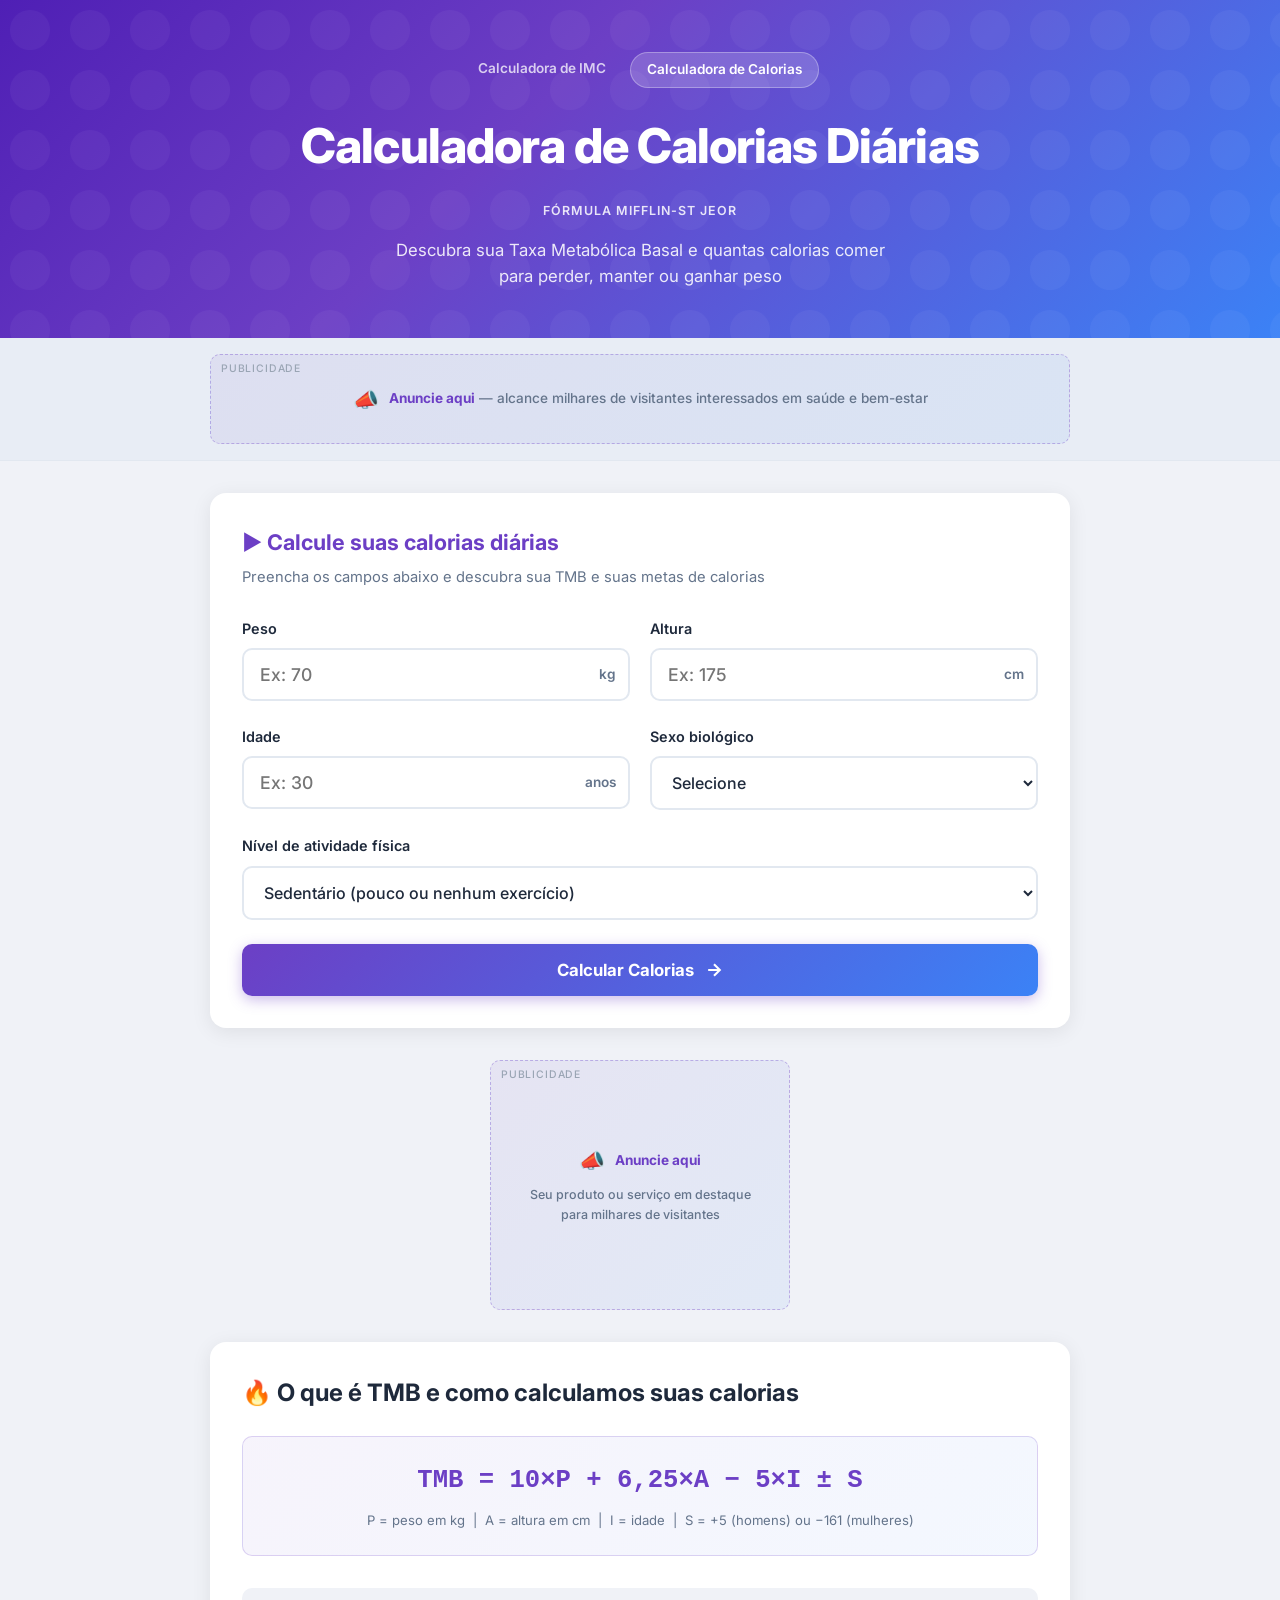
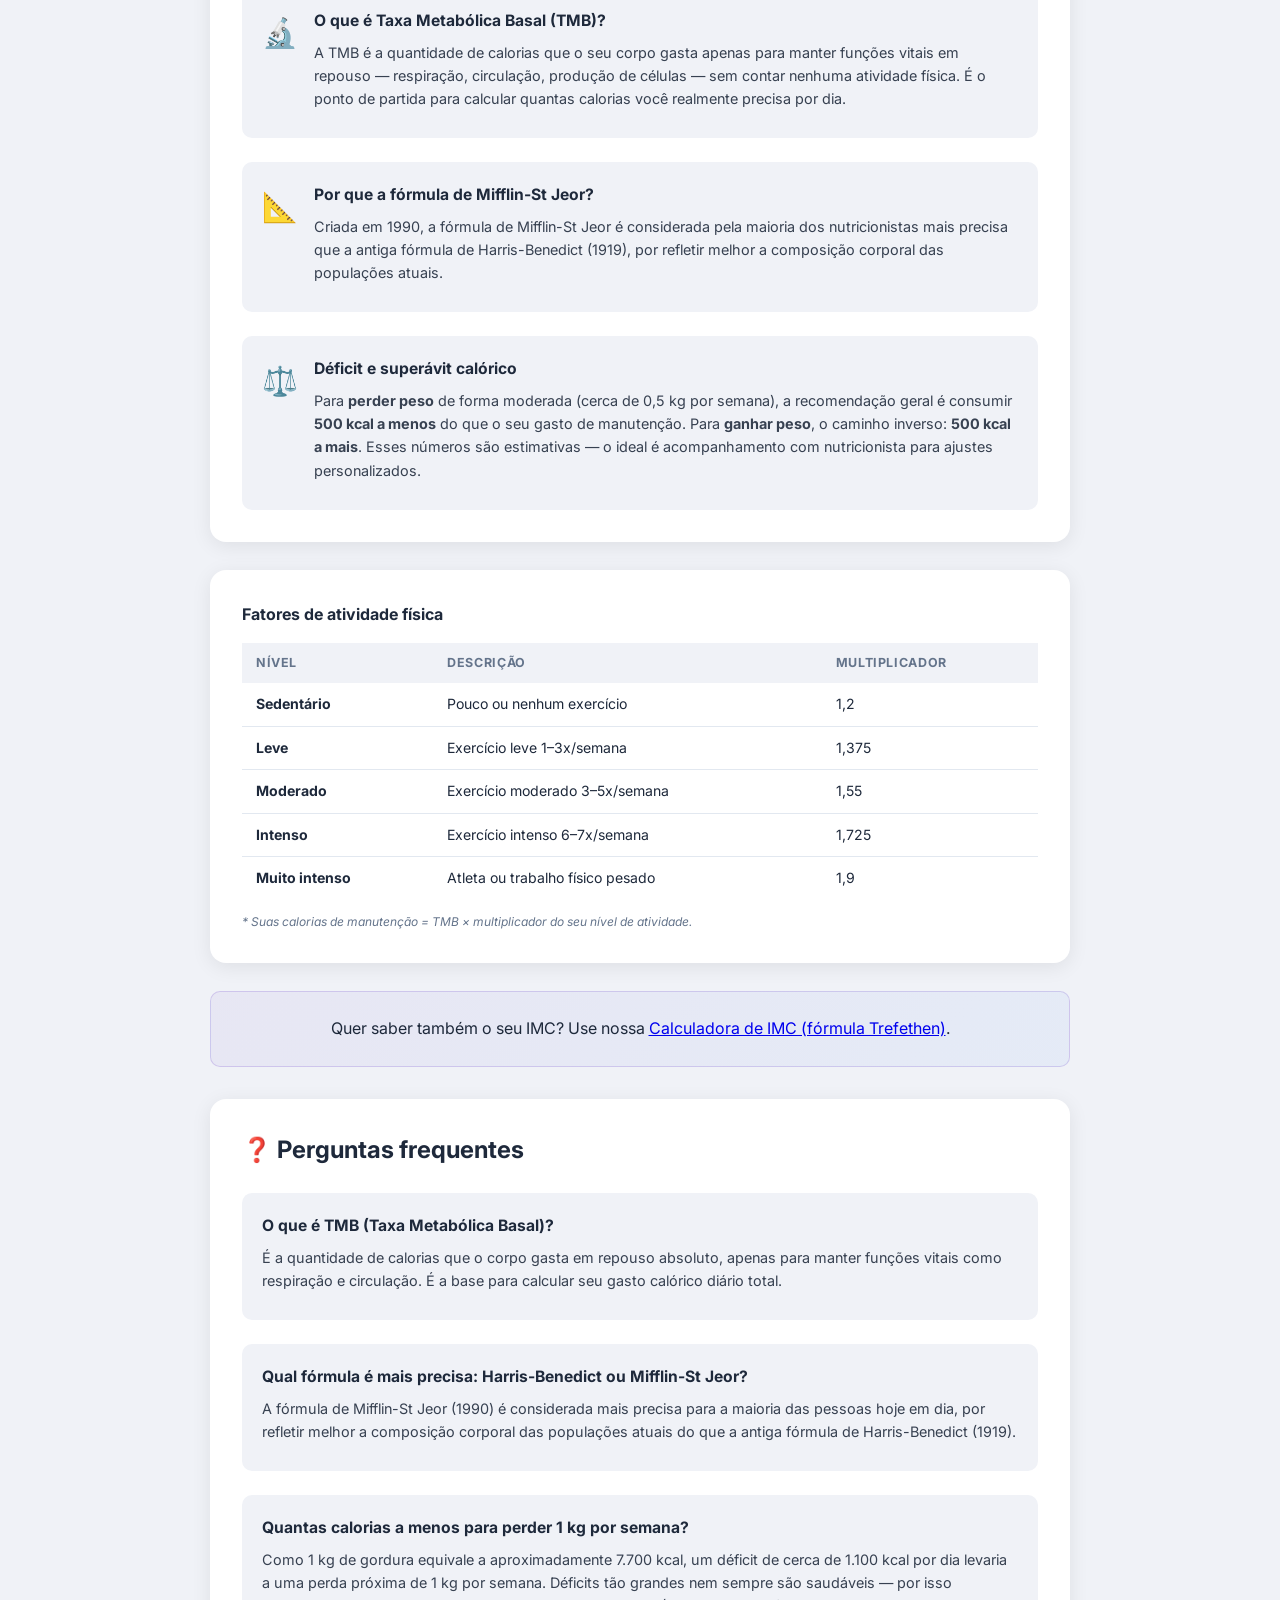
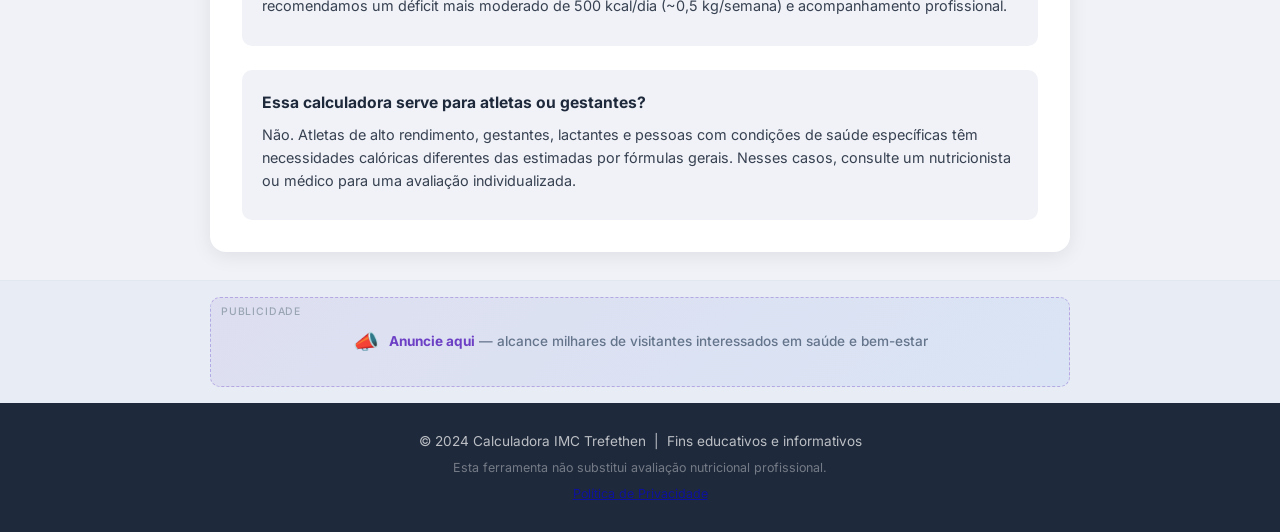
==== calorias.html @ b87af957 "Adiciona calculadora de calorias, menu de navegação e anúncio da casa Nova página calorias.html (fór" ====
<!DOCTYPE html>
<html lang="pt-BR">
<head>
  <meta charset="UTF-8" />
  <meta name="viewport" content="width=device-width, initial-scale=1.0" />
  <title>Calculadora de Calorias Diárias — Fórmula Mifflin-St Jeor</title>

  <!-- SEO -->
  <meta name="description" content="Calcule quantas calorias você precisa comer por dia usando a fórmula de Mifflin-St Jeor. Descubra sua Taxa Metabólica Basal (TMB) e suas metas de calorias para perder, manter ou ganhar peso." />
  <meta name="keywords" content="calculadora de calorias, calculadora de calorias diárias, taxa metabólica basal, tmb, mifflin-st jeor, quantas calorias comer por dia, calorias para perder peso, calorias para ganhar peso, gasto calórico diário" />
  <meta name="robots" content="index, follow" />
  <link rel="canonical" href="https://higiniojunior.github.io/Projeto_1/calorias.html" />

  <!-- Open Graph (compartilhamento em redes sociais / WhatsApp) -->
  <meta property="og:type" content="website" />
  <meta property="og:locale" content="pt_BR" />
  <meta property="og:title" content="Calculadora de Calorias Diárias — Fórmula Mifflin-St Jeor" />
  <meta property="og:description" content="Descubra sua Taxa Metabólica Basal e quantas calorias comer por dia para perder, manter ou ganhar peso." />
  <meta property="og:url" content="https://higiniojunior.github.io/Projeto_1/calorias.html" />
  <meta property="og:image" content="https://higiniojunior.github.io/Projeto_1/og-image.png" />

  <!-- Twitter Card -->
  <meta name="twitter:card" content="summary_large_image" />
  <meta name="twitter:title" content="Calculadora de Calorias Diárias — Fórmula Mifflin-St Jeor" />
  <meta name="twitter:description" content="Descubra sua Taxa Metabólica Basal e quantas calorias comer por dia para perder, manter ou ganhar peso." />
  <meta name="twitter:image" content="https://higiniojunior.github.io/Projeto_1/og-image.png" />

  <!-- TODO (pós-aprovação AdSense): adicionar aqui a tag de verificação, ex:
  <meta name="google-adsense-account" content="ca-pub-XXXXXXXXXXXXXXX" />
  e o script <script async src="https://pagead2.googlesyndication.com/pagead/js/adsbygoogle.js?client=ca-pub-XXXXXXXXXXXXXXX" crossorigin="anonymous"></script> -->

  <link rel="preconnect" href="https://fonts.googleapis.com" />
  <link href="https://fonts.googleapis.com/css2?family=Inter:wght@300;400;500;600;700;800&display=swap" rel="stylesheet" />
  <link rel="stylesheet" href="style.css" />
</head>
<body>

  <!-- HEADER -->
  <header class="site-header">
    <div class="container">
      <nav class="site-nav">
        <a href="index.html">Calculadora de IMC</a>
        <a href="calorias.html" class="nav-ativo">Calculadora de Calorias</a>
      </nav>
      <h1>Calculadora de Calorias Diárias</h1>
      <div class="header-badge">Fórmula Mifflin-St Jeor</div>
      <p class="header-subtitle">Descubra sua Taxa Metabólica Basal e quantas calorias comer para perder, manter ou ganhar peso</p>
    </div>
  </header>

  <!-- AD BANNER TOPO -->
  <!-- TODO (pós-aprovação AdSense): trocar o .ad-block abaixo pelo <ins class="adsbygoogle"> real -->
  <div class="ad-wrapper ad-top">
    <div class="container">
      <div class="ad-block ad-horizontal ad-house">
        <span class="ad-label">Publicidade</span>
        <div class="ad-content">
          <span class="ad-icon">📣</span>
          <span><strong>Anuncie aqui</strong> — alcance milhares de visitantes interessados em saúde e bem-estar</span>
        </div>
      </div>
    </div>
  </div>

  <main class="container">

    <!-- CALCULADORA -->
    <section class="card calculator-card">
      <div class="card-header">
        <h2>&#9654; Calcule suas calorias diárias</h2>
        <p>Preencha os campos abaixo e descubra sua TMB e suas metas de calorias</p>
      </div>
      <form id="calorias-form" novalidate>
        <div class="form-row">
          <div class="form-group">
            <label for="peso">Peso</label>
            <div class="input-wrapper">
              <input type="number" id="peso" placeholder="Ex: 70" min="1" max="300" step="0.1" />
              <span class="input-unit">kg</span>
            </div>
          </div>
          <div class="form-group">
            <label for="altura">Altura</label>
            <div class="input-wrapper">
              <input type="number" id="altura" placeholder="Ex: 175" min="50" max="250" step="1" />
              <span class="input-unit">cm</span>
            </div>
          </div>
        </div>
        <div class="form-row">
          <div class="form-group">
            <label for="idade">Idade</label>
            <div class="input-wrapper">
              <input type="number" id="idade" placeholder="Ex: 30" min="15" max="100" step="1" />
              <span class="input-unit">anos</span>
            </div>
          </div>
          <div class="form-group">
            <label for="sexo">Sexo biológico</label>
            <div class="input-wrapper">
              <select id="sexo">
                <option value="">Selecione</option>
                <option value="masculino">Masculino</option>
                <option value="feminino">Feminino</option>
              </select>
            </div>
          </div>
        </div>
        <div class="form-group" style="margin-bottom:24px;">
          <label for="atividade">Nível de atividade física</label>
          <div class="input-wrapper">
            <select id="atividade">
              <option value="1.2">Sedentário (pouco ou nenhum exercício)</option>
              <option value="1.375">Leve (exercício leve 1–3x/semana)</option>
              <option value="1.55">Moderado (exercício moderado 3–5x/semana)</option>
              <option value="1.725">Intenso (exercício intenso 6–7x/semana)</option>
              <option value="1.9">Muito intenso (atleta / trabalho físico pesado)</option>
            </select>
          </div>
        </div>
        <span class="field-error" id="erro-calorias"></span>
        <button type="submit" class="btn-calcular">
          <span>Calcular Calorias</span>
          <svg viewBox="0 0 24 24" fill="none" stroke="currentColor" stroke-width="2.5"><path d="M5 12h14M12 5l7 7-7 7"/></svg>
        </button>
      </form>
    </section>

    <!-- RESULTADO -->
    <section id="resultado-calorias" class="resultado-section hidden">

      <div class="resultado-card destaque" style="margin:28px 0;">
        <div class="card-formula-label">Taxa Metabólica Basal (TMB)</div>
        <div class="imc-valor" id="tmb-valor">—</div>
        <div class="imc-formula-detalhe">calorias que seu corpo gasta em repouso</div>
      </div>

      <div class="resultado-cards">
        <div class="resultado-card">
          <div class="card-formula-label">Perder peso</div>
          <div class="imc-valor cor-baixo" id="meta-perder">—</div>
          <div class="imc-formula-detalhe">kcal/dia</div>
        </div>
        <div class="resultado-card destaque">
          <div class="card-formula-label">Manter peso</div>
          <div class="imc-valor cor-normal" id="meta-manter">—</div>
          <div class="imc-formula-detalhe">kcal/dia</div>
        </div>
        <div class="resultado-card">
          <div class="card-formula-label">Ganhar peso</div>
          <div class="imc-valor" id="meta-ganhar">—</div>
          <div class="imc-formula-detalhe">kcal/dia</div>
        </div>
      </div>

    </section>

    <!-- AD MEIO -->
    <!-- TODO (pós-aprovação AdSense): trocar o .ad-block abaixo pelo <ins class="adsbygoogle"> real -->
    <div class="ad-block ad-square ad-center ad-house">
      <span class="ad-label">Publicidade</span>
      <div class="ad-content">
        <span class="ad-icon">📣</span>
        <span><strong>Anuncie aqui</strong></span>
      </div>
      <span class="ad-house-sub">Seu produto ou serviço em destaque para milhares de visitantes</span>
    </div>

    <!-- EXPLICAÇÃO -->
    <section class="card explicacao-card">
      <h2>&#128293; O que é TMB e como calculamos suas calorias</h2>

      <div class="explicacao-destaque">
        <div class="formula-box">
          <span class="formula-texto">TMB = 10×P + 6,25×A &minus; 5×I &plusmn; S</span>
          <span class="formula-legenda">P = peso em kg &nbsp;|&nbsp; A = altura em cm &nbsp;|&nbsp; I = idade &nbsp;|&nbsp; S = +5 (homens) ou &minus;161 (mulheres)</span>
        </div>
      </div>

      <div class="explicacao-blocos">
        <div class="explicacao-bloco">
          <div class="explicacao-icone">🔬</div>
          <div>
            <h3>O que é Taxa Metabólica Basal (TMB)?</h3>
            <p>A TMB é a quantidade de calorias que o seu corpo gasta apenas para manter funções vitais em repouso — respiração, circulação, produção de células — sem contar nenhuma atividade física. É o ponto de partida para calcular quantas calorias você realmente precisa por dia.</p>
          </div>
        </div>

        <div class="explicacao-bloco">
          <div class="explicacao-icone">📐</div>
          <div>
            <h3>Por que a fórmula de Mifflin-St Jeor?</h3>
            <p>Criada em 1990, a fórmula de Mifflin-St Jeor é considerada pela maioria dos nutricionistas mais precisa que a antiga fórmula de Harris-Benedict (1919), por refletir melhor a composição corporal das populações atuais.</p>
          </div>
        </div>

        <div class="explicacao-bloco">
          <div class="explicacao-icone">⚖️</div>
          <div>
            <h3>Déficit e superávit calórico</h3>
            <p>Para <strong>perder peso</strong> de forma moderada (cerca de 0,5 kg por semana), a recomendação geral é consumir <strong>500 kcal a menos</strong> do que o seu gasto de manutenção. Para <strong>ganhar peso</strong>, o caminho inverso: <strong>500 kcal a mais</strong>. Esses números são estimativas — o ideal é acompanhamento com nutricionista para ajustes personalizados.</p>
          </div>
        </div>
      </div>
    </section>

    <!-- TABELA DE ATIVIDADE FÍSICA -->
    <div class="tabela-container card">
      <h3>Fatores de atividade física</h3>
      <table class="tabela-oms">
        <thead>
          <tr>
            <th>Nível</th>
            <th>Descrição</th>
            <th>Multiplicador</th>
          </tr>
        </thead>
        <tbody>
          <tr>
            <td><strong>Sedentário</strong></td>
            <td>Pouco ou nenhum exercício</td>
            <td>1,2</td>
          </tr>
          <tr>
            <td><strong>Leve</strong></td>
            <td>Exercício leve 1–3x/semana</td>
            <td>1,375</td>
          </tr>
          <tr>
            <td><strong>Moderado</strong></td>
            <td>Exercício moderado 3–5x/semana</td>
            <td>1,55</td>
          </tr>
          <tr>
            <td><strong>Intenso</strong></td>
            <td>Exercício intenso 6–7x/semana</td>
            <td>1,725</td>
          </tr>
          <tr>
            <td><strong>Muito intenso</strong></td>
            <td>Atleta ou trabalho físico pesado</td>
            <td>1,9</td>
          </tr>
        </tbody>
      </table>
      <p class="tabela-nota">* Suas calorias de manutenção = TMB × multiplicador do seu nível de atividade.</p>
    </div>

    <div class="explicacao-destaque">
      <p>Quer saber também o seu IMC? Use nossa <a href="index.html">Calculadora de IMC (fórmula Trefethen)</a>.</p>
    </div>

    <!-- FAQ -->
    <section class="card explicacao-card" id="faq">
      <h2>&#10067; Perguntas frequentes</h2>
      <div class="explicacao-blocos">
        <div class="explicacao-bloco">
          <div>
            <h3>O que é TMB (Taxa Metabólica Basal)?</h3>
            <p>É a quantidade de calorias que o corpo gasta em repouso absoluto, apenas para manter funções vitais como respiração e circulação. É a base para calcular seu gasto calórico diário total.</p>
          </div>
        </div>
        <div class="explicacao-bloco">
          <div>
            <h3>Qual fórmula é mais precisa: Harris-Benedict ou Mifflin-St Jeor?</h3>
            <p>A fórmula de Mifflin-St Jeor (1990) é considerada mais precisa para a maioria das pessoas hoje em dia, por refletir melhor a composição corporal das populações atuais do que a antiga fórmula de Harris-Benedict (1919).</p>
          </div>
        </div>
        <div class="explicacao-bloco">
          <div>
            <h3>Quantas calorias a menos para perder 1 kg por semana?</h3>
            <p>Como 1 kg de gordura equivale a aproximadamente 7.700 kcal, um déficit de cerca de 1.100 kcal por dia levaria a uma perda próxima de 1 kg por semana. Déficits tão grandes nem sempre são saudáveis — por isso recomendamos um déficit mais moderado de 500 kcal/dia (~0,5 kg/semana) e acompanhamento profissional.</p>
          </div>
        </div>
        <div class="explicacao-bloco">
          <div>
            <h3>Essa calculadora serve para atletas ou gestantes?</h3>
            <p>Não. Atletas de alto rendimento, gestantes, lactantes e pessoas com condições de saúde específicas têm necessidades calóricas diferentes das estimadas por fórmulas gerais. Nesses casos, consulte um nutricionista ou médico para uma avaliação individualizada.</p>
          </div>
        </div>
      </div>
    </section>

  </main>

  <!-- AD RODAPÉ -->
  <!-- TODO (pós-aprovação AdSense): trocar o .ad-block abaixo pelo <ins class="adsbygoogle"> real -->
  <div class="ad-wrapper ad-bottom">
    <div class="container">
      <div class="ad-block ad-horizontal ad-house">
        <span class="ad-label">Publicidade</span>
        <div class="ad-content">
          <span class="ad-icon">📣</span>
          <span><strong>Anuncie aqui</strong> — alcance milhares de visitantes interessados em saúde e bem-estar</span>
        </div>
      </div>
    </div>
  </div>

  <!-- FOOTER -->
  <footer class="site-footer">
    <div class="container">
      <p>&#169; 2024 Calculadora IMC Trefethen &nbsp;|&nbsp; Fins educativos e informativos</p>
      <p class="footer-nota">Esta ferramenta não substitui avaliação nutricional profissional.</p>
      <p class="footer-nota"><a href="privacidade.html">Política de Privacidade</a></p>
    </div>
  </footer>

  <script type="application/ld+json">
  {
    "@context": "https://schema.org",
    "@type": "FAQPage",
    "mainEntity": [
      {
        "@type": "Question",
        "name": "O que é TMB (Taxa Metabólica Basal)?",
        "acceptedAnswer": {
          "@type": "Answer",
          "text": "É a quantidade de calorias que o corpo gasta em repouso absoluto, apenas para manter funções vitais como respiração e circulação. É a base para calcular seu gasto calórico diário total."
        }
      },
      {
        "@type": "Question",
        "name": "Qual fórmula é mais precisa: Harris-Benedict ou Mifflin-St Jeor?",
        "acceptedAnswer": {
          "@type": "Answer",
          "text": "A fórmula de Mifflin-St Jeor (1990) é considerada mais precisa para a maioria das pessoas hoje em dia, por refletir melhor a composição corporal das populações atuais do que a antiga fórmula de Harris-Benedict (1919)."
        }
      },
      {
        "@type": "Question",
        "name": "Quantas calorias a menos para perder 1 kg por semana?",
        "acceptedAnswer": {
          "@type": "Answer",
          "text": "Como 1 kg de gordura equivale a aproximadamente 7.700 kcal, um déficit de cerca de 1.100 kcal por dia levaria a uma perda próxima de 1 kg por semana. Recomendamos um déficit mais moderado de 500 kcal por dia (cerca de 0,5 kg por semana) e acompanhamento profissional."
        }
      },
      {
        "@type": "Question",
        "name": "Essa calculadora serve para atletas ou gestantes?",
        "acceptedAnswer": {
          "@type": "Answer",
          "text": "Não. Atletas de alto rendimento, gestantes, lactantes e pessoas com condições de saúde específicas têm necessidades calóricas diferentes das estimadas por fórmulas gerais. Nesses casos, consulte um nutricionista ou médico para uma avaliação individualizada."
        }
      }
    ]
  }
  </script>

  <script src="calorias.js"></script>
</body>
</html>
---- style.css ----
/* =============================================
   RESET & BASE
   ============================================= */
*, *::before, *::after { box-sizing: border-box; margin: 0; padding: 0; }

:root {
  --roxo:       #6c3fc5;
  --roxo-claro: #8b5cf6;
  --azul:       #3b82f6;
  --verde:      #22c55e;
  --amarelo:    #eab308;
  --laranja:    #f97316;
  --vermelho:   #ef4444;
  --verm-esc:   #b91c1c;
  --azul-frio:  #3b82f6;

  --cinza-bg:   #f0f2f7;
  --cinza-bord: #e2e8f0;
  --texto:      #1e293b;
  --texto-sub:  #64748b;
  --branco:     #ffffff;

  --sombra:     0 4px 20px rgba(0,0,0,0.08);
  --sombra-md:  0 8px 32px rgba(0,0,0,0.12);
  --raio:       16px;
  --raio-sm:    10px;
}

body {
  font-family: 'Inter', sans-serif;
  background: var(--cinza-bg);
  color: var(--texto);
  line-height: 1.6;
  min-height: 100vh;
}

.container {
  max-width: 900px;
  margin: 0 auto;
  padding: 0 20px;
}

/* =============================================
   HEADER
   ============================================= */
.site-header {
  background: linear-gradient(135deg, #4f1fb5 0%, #6c3fc5 40%, #3b82f6 100%);
  color: var(--branco);
  padding: 52px 20px 48px;
  text-align: center;
  position: relative;
  overflow: hidden;
}

.site-header::before {
  content: '';
  position: absolute;
  inset: 0;
  background: url("data:image/svg+xml,%3Csvg width='60' height='60' viewBox='0 0 60 60' xmlns='http://www.w3.org/2000/svg'%3E%3Cg fill='none' fill-rule='evenodd'%3E%3Cg fill='%23ffffff' fill-opacity='0.04'%3E%3Ccircle cx='30' cy='30' r='20'/%3E%3C/g%3E%3C/g%3E%3C/svg%3E") repeat;
}

.site-header .container { position: relative; }

.site-nav {
  display: flex;
  justify-content: center;
  flex-wrap: wrap;
  gap: 8px;
  margin-bottom: 20px;
}

.site-nav a {
  color: rgba(255,255,255,0.75);
  text-decoration: none;
  font-size: 0.85rem;
  font-weight: 600;
  padding: 6px 16px;
  border-radius: 999px;
  transition: background 0.2s, color 0.2s;
}

.site-nav a:hover { background: rgba(255,255,255,0.12); color: var(--branco); }

.site-nav a.nav-ativo {
  background: rgba(255,255,255,0.18);
  border: 1px solid rgba(255,255,255,0.3);
  color: var(--branco);
}

.header-badge {
  display: inline-block;
  color: rgba(255,255,255,0.85);
  font-size: 0.78rem;
  font-weight: 600;
  letter-spacing: 0.08em;
  text-transform: uppercase;
  margin-bottom: 16px;
}

.site-header h1 {
  font-size: clamp(2rem, 5vw, 3rem);
  font-weight: 800;
  letter-spacing: -0.02em;
  margin-bottom: 12px;
}

.header-subtitle {
  font-size: 1.05rem;
  opacity: 0.88;
  max-width: 500px;
  margin: 0 auto;
  font-weight: 400;
}

/* =============================================
   ADS
   ============================================= */
.ad-wrapper { padding: 16px 0; }
.ad-top { background: #e8edf5; border-bottom: 1px solid var(--cinza-bord); }
.ad-bottom { background: #e8edf5; border-top: 1px solid var(--cinza-bord); }

.ad-block {
  background: #d8dfe8;
  border: 2px dashed #aab4c4;
  border-radius: var(--raio-sm);
  display: flex;
  flex-direction: column;
  align-items: center;
  justify-content: center;
  gap: 8px;
  color: #7a8a9e;
  font-size: 0.85rem;
  font-weight: 500;
  position: relative;
}

.ad-label {
  position: absolute;
  top: 6px;
  left: 10px;
  font-size: 0.65rem;
  text-transform: uppercase;
  letter-spacing: 0.08em;
  color: #9aa5b4;
}

.ad-content { display: flex; align-items: center; gap: 10px; }
.ad-icon { font-size: 1.3rem; }

.ad-house {
  background: linear-gradient(135deg, rgba(108,63,197,0.08), rgba(59,130,246,0.08));
  border: 1.5px dashed rgba(108,63,197,0.35);
  color: var(--texto-sub);
}

.ad-house .ad-content strong { color: var(--roxo); }

.ad-house-sub {
  font-size: 0.78rem;
  color: var(--texto-sub);
  text-align: center;
  max-width: 240px;
}

.ad-horizontal { height: 90px; width: 100%; }

.ad-square {
  width: 300px;
  height: 250px;
  margin: 32px auto;
}

.ad-center { display: flex; flex-direction: column; align-items: center; justify-content: center; }

/* =============================================
   CARDS GERAIS
   ============================================= */
.card {
  background: var(--branco);
  border-radius: var(--raio);
  box-shadow: var(--sombra);
  padding: 32px;
  margin: 28px 0;
}

/* =============================================
   CALCULADORA
   ============================================= */
.calculator-card { margin-top: 32px; }

.card-header { margin-bottom: 28px; }
.card-header h2 {
  font-size: 1.35rem;
  font-weight: 700;
  color: var(--roxo);
  margin-bottom: 6px;
}
.card-header p { color: var(--texto-sub); font-size: 0.92rem; }

.form-row {
  display: grid;
  grid-template-columns: 1fr 1fr;
  gap: 20px;
  margin-bottom: 24px;
}

.form-group { display: flex; flex-direction: column; gap: 8px; }

.form-group label {
  font-weight: 600;
  font-size: 0.9rem;
  color: var(--texto);
}

.input-wrapper {
  position: relative;
  display: flex;
  align-items: center;
}

.input-wrapper input {
  width: 100%;
  padding: 14px 50px 14px 16px;
  border: 2px solid var(--cinza-bord);
  border-radius: var(--raio-sm);
  font-size: 1.1rem;
  font-family: 'Inter', sans-serif;
  font-weight: 500;
  color: var(--texto);
  transition: border-color 0.2s, box-shadow 0.2s;
  outline: none;
  -moz-appearance: textfield;
}

.input-wrapper input::-webkit-inner-spin-button,
.input-wrapper input::-webkit-outer-spin-button { -webkit-appearance: none; }

.input-wrapper input:focus {
  border-color: var(--roxo-claro);
  box-shadow: 0 0 0 3px rgba(139,92,246,0.15);
}

.input-wrapper input.input-erro { border-color: var(--vermelho); }

.input-wrapper select {
  width: 100%;
  padding: 14px 16px;
  border: 2px solid var(--cinza-bord);
  border-radius: var(--raio-sm);
  font-size: 1rem;
  font-family: 'Inter', sans-serif;
  font-weight: 500;
  color: var(--texto);
  background: var(--branco);
  outline: none;
  cursor: pointer;
  transition: border-color 0.2s, box-shadow 0.2s;
}

.input-wrapper select:focus {
  border-color: var(--roxo-claro);
  box-shadow: 0 0 0 3px rgba(139,92,246,0.15);
}

.input-wrapper select.input-erro { border-color: var(--vermelho); }

.input-unit {
  position: absolute;
  right: 14px;
  font-size: 0.85rem;
  font-weight: 600;
  color: var(--texto-sub);
  pointer-events: none;
}

.field-error {
  font-size: 0.78rem;
  color: var(--vermelho);
  font-weight: 500;
  min-height: 18px;
}

.btn-calcular {
  display: flex;
  align-items: center;
  justify-content: center;
  gap: 10px;
  width: 100%;
  padding: 16px 24px;
  background: linear-gradient(135deg, var(--roxo) 0%, var(--azul) 100%);
  color: var(--branco);
  border: none;
  border-radius: var(--raio-sm);
  font-size: 1.05rem;
  font-weight: 700;
  font-family: 'Inter', sans-serif;
  cursor: pointer;
  transition: transform 0.15s, box-shadow 0.15s, opacity 0.15s;
  box-shadow: 0 4px 14px rgba(108,63,197,0.35);
}

.btn-calcular svg { width: 20px; height: 20px; transition: transform 0.2s; }
.btn-calcular:hover { transform: translateY(-2px); box-shadow: 0 6px 20px rgba(108,63,197,0.4); }
.btn-calcular:hover svg { transform: translateX(3px); }
.btn-calcular:active { transform: translateY(0); }

/* =============================================
   RESULTADO
   ============================================= */
.resultado-section { animation: fadeIn 0.5s ease; }
.hidden { display: none !important; }

@keyframes fadeIn {
  from { opacity: 0; transform: translateY(16px); }
  to   { opacity: 1; transform: translateY(0); }
}

.resultado-cards {
  display: flex;
  align-items: center;
  gap: 16px;
  margin: 28px 0;
}

.resultado-card {
  flex: 1;
  background: var(--branco);
  border-radius: var(--raio);
  padding: 28px 24px;
  text-align: center;
  box-shadow: var(--sombra);
  transition: box-shadow 0.2s;
  border-top: 5px solid var(--cinza-bord);
}

.resultado-card.destaque {
  border-top-color: var(--roxo);
  box-shadow: var(--sombra-md);
  transform: scale(1.03);
}

.card-formula-label {
  font-size: 0.75rem;
  font-weight: 700;
  text-transform: uppercase;
  letter-spacing: 0.08em;
  color: var(--texto-sub);
  margin-bottom: 16px;
}

.imc-valor {
  font-size: 3rem;
  font-weight: 800;
  letter-spacing: -0.04em;
  margin-bottom: 8px;
  transition: color 0.3s;
}

.imc-classificacao {
  font-size: 0.95rem;
  font-weight: 600;
  margin-bottom: 12px;
  min-height: 22px;
}

.imc-formula-detalhe {
  font-size: 0.78rem;
  color: var(--texto-sub);
  font-family: 'Courier New', monospace;
  background: var(--cinza-bg);
  padding: 4px 10px;
  border-radius: 6px;
  display: inline-block;
}

.versus-divider {
  font-size: 1.1rem;
  font-weight: 800;
  color: var(--texto-sub);
  flex-shrink: 0;
  width: 40px;
  text-align: center;
}

/* =============================================
   BARRA DE ESCALA
   ============================================= */
.barra-container h3 {
  font-size: 1rem;
  font-weight: 700;
  margin-bottom: 20px;
  color: var(--texto);
}

.barra-escala { position: relative; }

.barra-faixas {
  display: flex;
  height: 28px;
  border-radius: 999px;
  overflow: hidden;
  margin-bottom: 4px;
}

.faixa {
  display: flex;
  align-items: center;
  justify-content: center;
  font-size: 0.62rem;
  font-weight: 700;
  color: white;
  text-shadow: 0 1px 2px rgba(0,0,0,0.3);
}

.faixa-baixo  { background: var(--azul-frio); }
.faixa-normal { background: var(--verde); }
.faixa-sobre  { background: var(--amarelo); }
.faixa-ob1    { background: var(--laranja); }
.faixa-ob2    { background: var(--vermelho); }
.faixa-ob3    { background: var(--verm-esc); }

.barra-ponteiros {
  position: relative;
  height: 36px;
  margin-bottom: 0;
}

.ponteiro {
  position: absolute;
  transform: translateX(-50%);
  display: flex;
  flex-direction: column;
  align-items: center;
  transition: left 0.6s cubic-bezier(0.34, 1.56, 0.64, 1);
}

.ponteiro-linha {
  width: 2px;
  height: 18px;
  border-radius: 2px;
}

.ponteiro-trad .ponteiro-linha { background: var(--texto-sub); }
.ponteiro-tref .ponteiro-linha { background: var(--roxo); }

.ponteiro-label {
  font-size: 0.65rem;
  font-weight: 700;
  margin-top: 2px;
  white-space: nowrap;
}

.ponteiro-trad .ponteiro-label { color: var(--texto-sub); }
.ponteiro-tref .ponteiro-label { color: var(--roxo); }

.barra-numeros {
  display: flex;
  justify-content: space-between;
  font-size: 0.68rem;
  color: var(--texto-sub);
  font-weight: 500;
  margin-top: 4px;
  padding: 0 2px;
}

/* =============================================
   MENSAGEM CARD
   ============================================= */
.mensagem-card {
  display: flex;
  align-items: center;
  gap: 16px;
  padding: 20px 28px;
}

.mensagem-icone { font-size: 2rem; flex-shrink: 0; }
.mensagem-texto { font-size: 0.95rem; line-height: 1.65; color: var(--texto); }
.mensagem-texto strong { color: var(--roxo); }

/* =============================================
   TABELA OMS
   ============================================= */
.tabela-container h3 {
  font-size: 1rem;
  font-weight: 700;
  margin-bottom: 16px;
}

.tabela-oms {
  width: 100%;
  border-collapse: collapse;
  font-size: 0.88rem;
}

.tabela-oms th {
  background: var(--cinza-bg);
  padding: 10px 14px;
  text-align: left;
  font-weight: 700;
  color: var(--texto-sub);
  font-size: 0.78rem;
  text-transform: uppercase;
  letter-spacing: 0.05em;
}

.tabela-oms td {
  padding: 10px 14px;
  border-bottom: 1px solid var(--cinza-bord);
}

.tabela-oms tr:last-child td { border-bottom: none; }

.tabela-oms tr.linha-ativa td {
  background: rgba(139, 92, 246, 0.07);
  font-weight: 600;
}

.tabela-oms tr.linha-ativa td:first-child {
  border-left: 3px solid var(--roxo);
}

.tabela-nota {
  font-size: 0.75rem;
  color: var(--texto-sub);
  margin-top: 12px;
  font-style: italic;
}

/* =============================================
   PESO IDEAL
   ============================================= */
.peso-ideal-container h3 {
  font-size: 1rem;
  font-weight: 700;
  margin-bottom: 8px;
  color: var(--texto);
}

.peso-ideal-intro {
  font-size: 0.85rem;
  color: var(--texto-sub);
  margin-bottom: 16px;
}

.peso-ideal-intervalo {
  font-size: 1.6rem;
  font-weight: 800;
  color: var(--roxo);
  text-align: center;
  margin-bottom: 28px;
}

.comparacao-corpos {
  display: flex;
  align-items: flex-end;
  justify-content: center;
  gap: 24px;
}

.corpo-coluna {
  display: flex;
  flex-direction: column;
  align-items: center;
  gap: 10px;
}

.corpo-silhueta {
  width: 90px;
  height: 160px;
  color: var(--texto-sub);
  transform-origin: 50% 100%;
  transition: transform 0.6s cubic-bezier(0.34, 1.56, 0.64, 1), color 0.4s;
}

.corpo-silhueta circle,
.corpo-silhueta rect { fill: currentColor; }

.corpo-ideal { color: var(--verde); }

.corpo-legenda {
  font-size: 0.78rem;
  font-weight: 600;
  color: var(--texto-sub);
}

.seta-comparacao {
  width: 24px;
  height: 24px;
  color: var(--texto-sub);
  flex-shrink: 0;
  margin-bottom: 40px;
}

/* =============================================
   EXPLICAÇÃO
   ============================================= */
.explicacao-card h2 {
  font-size: 1.5rem;
  font-weight: 700;
  margin-bottom: 24px;
  color: var(--texto);
}

.explicacao-destaque {
  background: linear-gradient(135deg, rgba(108,63,197,0.06), rgba(59,130,246,0.06));
  border: 1.5px solid rgba(108,63,197,0.2);
  border-radius: var(--raio-sm);
  padding: 24px;
  text-align: center;
  margin-bottom: 32px;
}

.formula-box { display: flex; flex-direction: column; align-items: center; gap: 8px; }

.formula-texto {
  font-size: 1.6rem;
  font-weight: 700;
  color: var(--roxo);
  font-family: 'Courier New', monospace;
}

.formula-legenda {
  font-size: 0.82rem;
  color: var(--texto-sub);
}

.explicacao-blocos { display: flex; flex-direction: column; gap: 24px; }

.explicacao-bloco {
  display: flex;
  gap: 16px;
  align-items: flex-start;
  padding: 20px;
  background: var(--cinza-bg);
  border-radius: var(--raio-sm);
}

.explicacao-icone { font-size: 1.8rem; flex-shrink: 0; margin-top: 2px; }

.explicacao-bloco h3 {
  font-size: 0.98rem;
  font-weight: 700;
  margin-bottom: 8px;
  color: var(--texto);
}

.explicacao-bloco p {
  font-size: 0.9rem;
  color: #374151;
  margin-bottom: 8px;
}

.explicacao-bloco ul {
  padding-left: 20px;
  font-size: 0.9rem;
  color: #374151;
}

.explicacao-bloco ul li { margin-bottom: 4px; }

/* =============================================
   FOOTER
   ============================================= */
.site-footer {
  background: var(--texto);
  color: rgba(255,255,255,0.7);
  text-align: center;
  padding: 28px 20px;
  font-size: 0.85rem;
}

.footer-nota { font-size: 0.78rem; margin-top: 6px; opacity: 0.55; }

/* =============================================
   CORES POR FAIXA
   ============================================= */
.cor-baixo   { color: var(--azul-frio) !important; }
.cor-normal  { color: var(--verde) !important; }
.cor-sobre   { color: var(--amarelo) !important; }
.cor-ob1     { color: var(--laranja) !important; }
.cor-ob2     { color: var(--vermelho) !important; }
.cor-ob3     { color: var(--verm-esc) !important; }

/* =============================================
   RESPONSIVO
   ============================================= */
@media (max-width: 640px) {
  .form-row { grid-template-columns: 1fr; }

  .resultado-cards {
    flex-direction: column;
    gap: 0;
  }

  .resultado-card.destaque { transform: none; order: -1; }
  .versus-divider { display: none; }

  .card { padding: 20px 16px; }

  .imc-valor { font-size: 2.4rem; }

  .faixa { font-size: 0.5rem; }

  .ad-horizontal { height: 70px; }

  .barra-numeros { font-size: 0.6rem; }

  .explicacao-bloco { flex-direction: column; gap: 10px; }

  .comparacao-corpos { gap: 14px; }
  .corpo-silhueta { width: 70px; height: 125px; }
  .peso-ideal-intervalo { font-size: 1.3rem; }
}
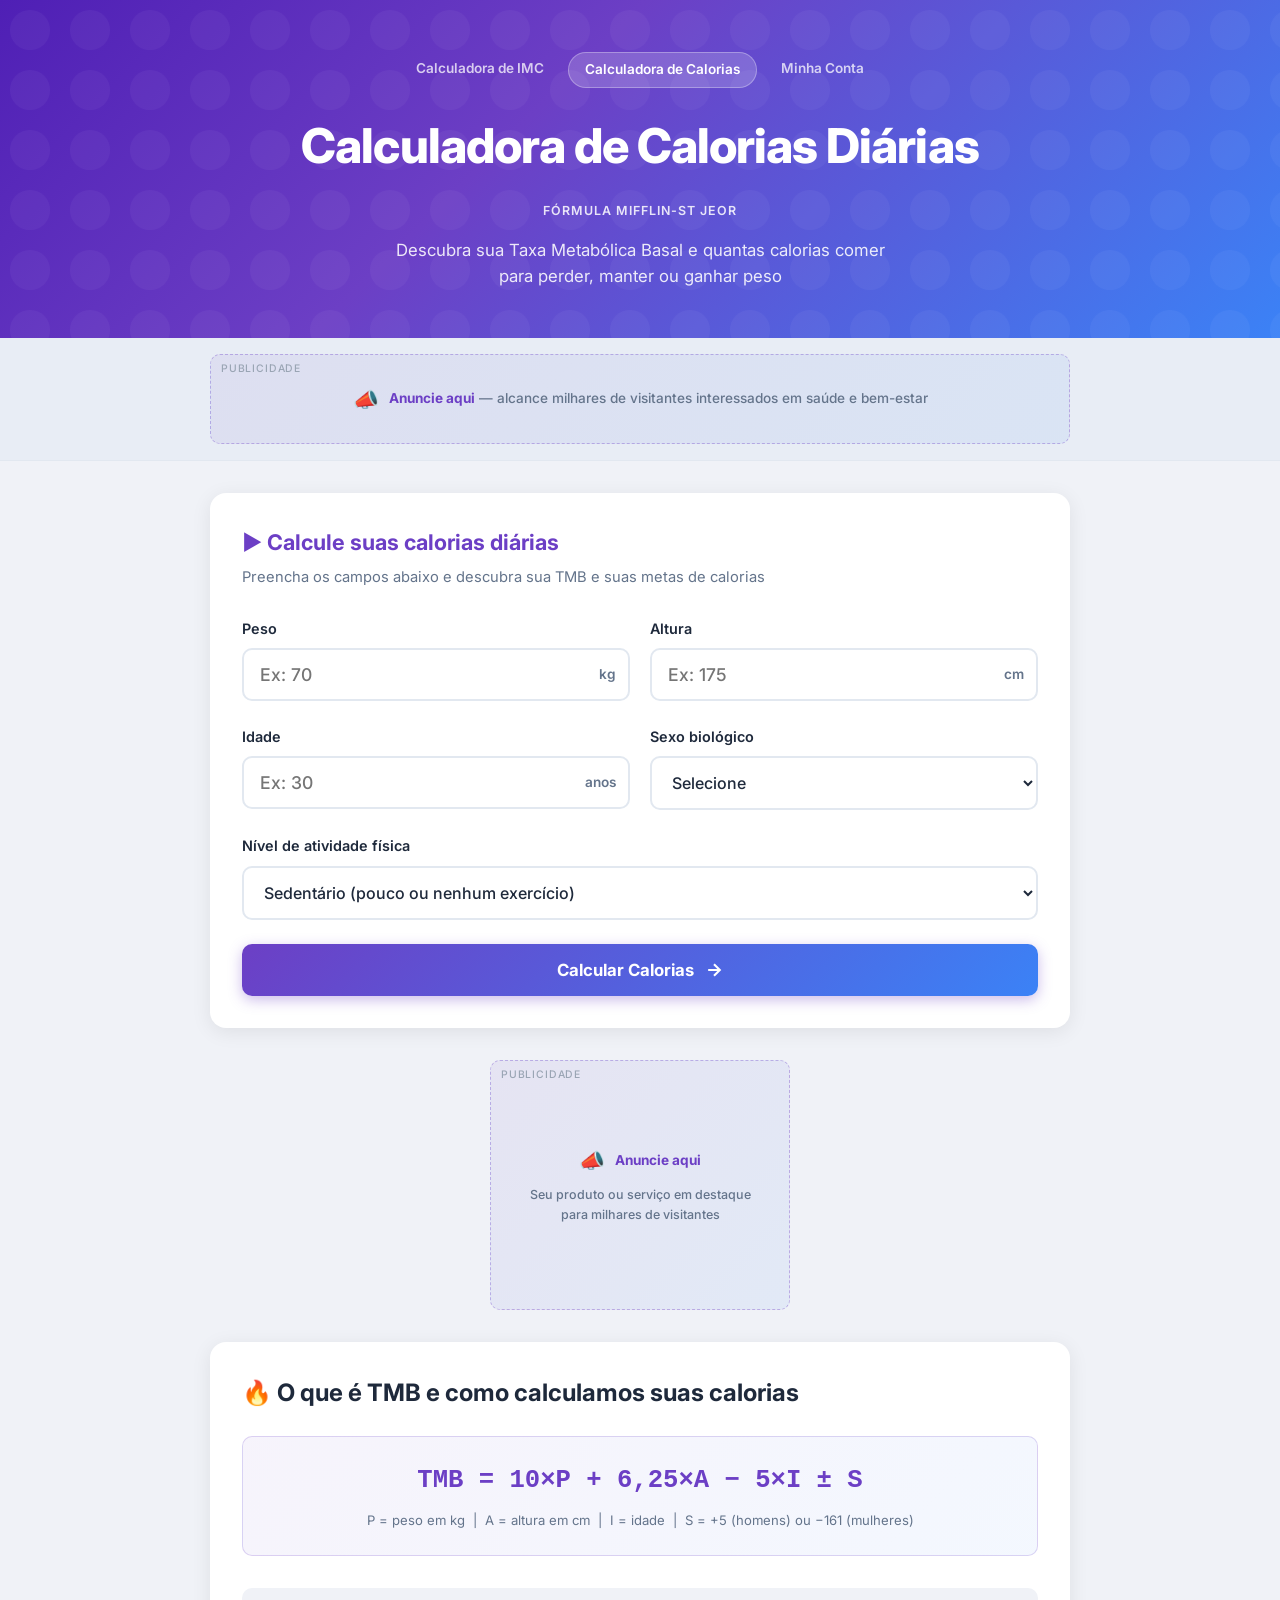
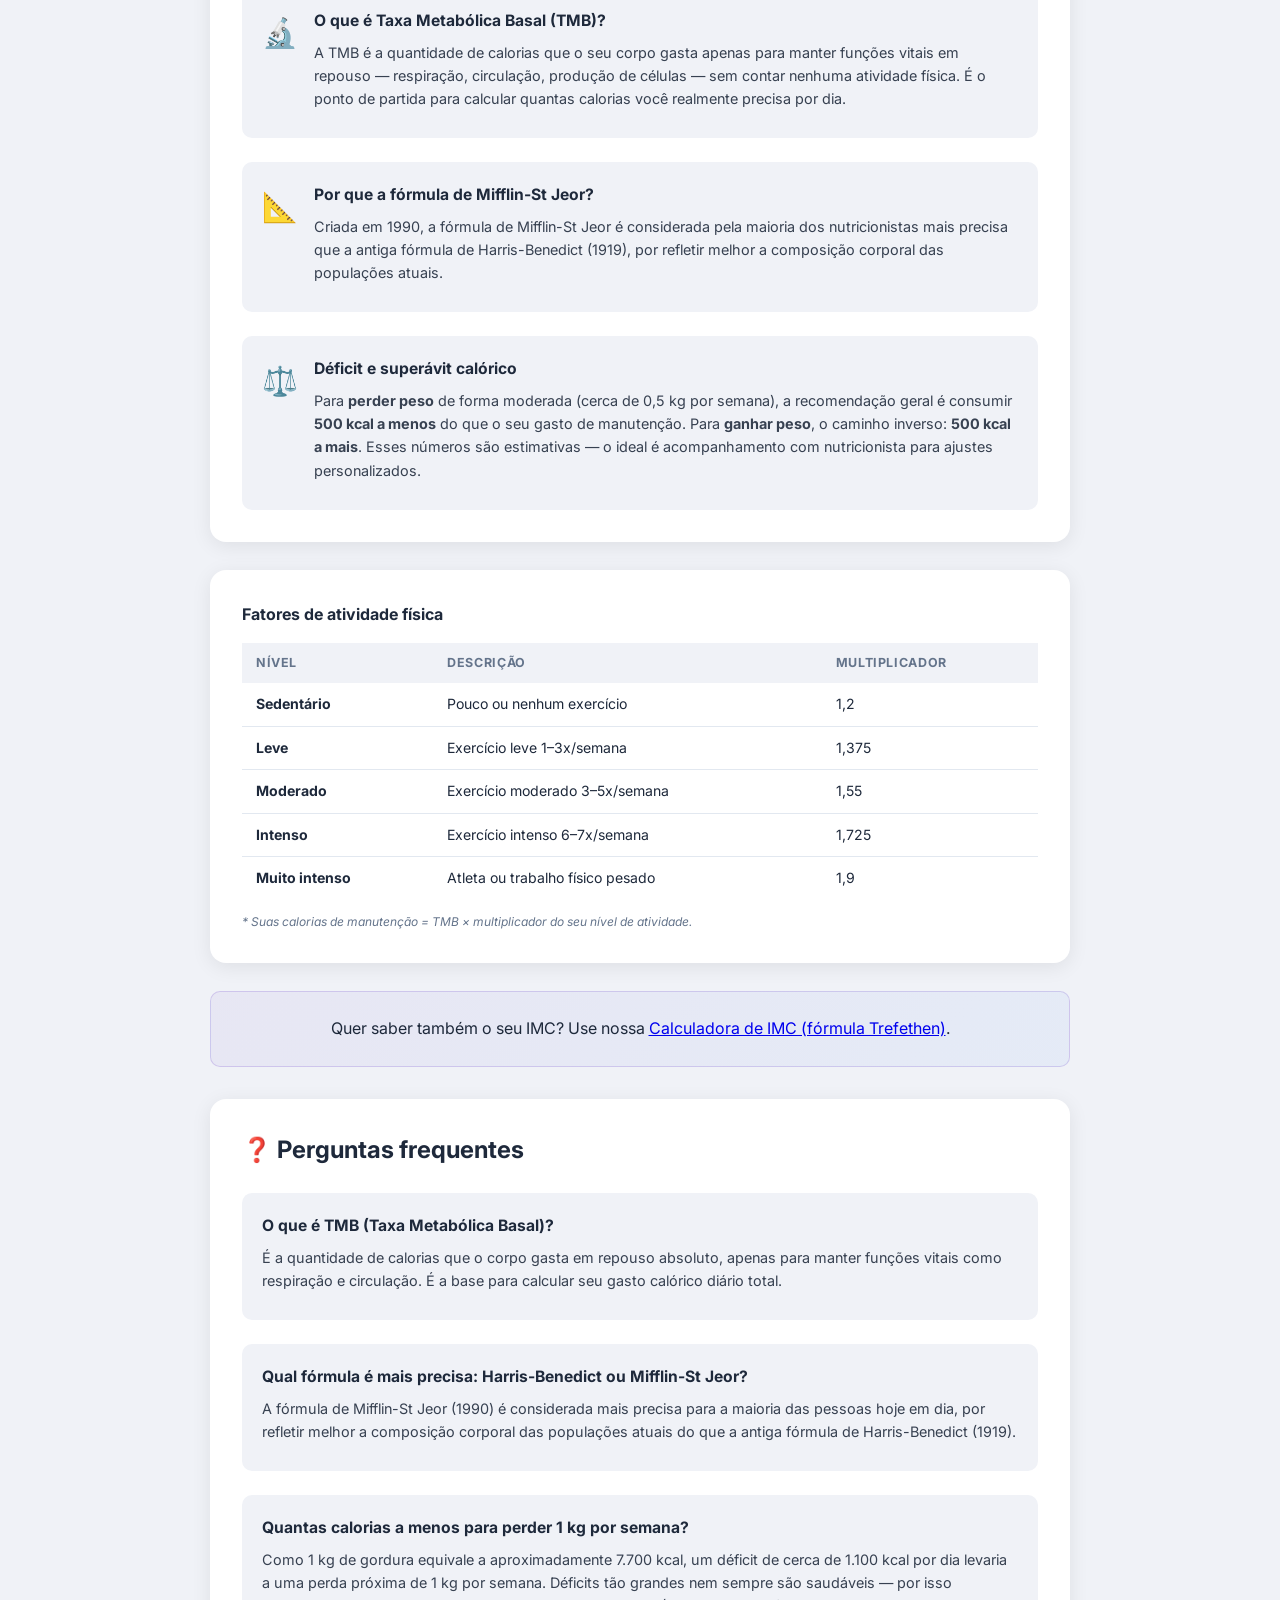
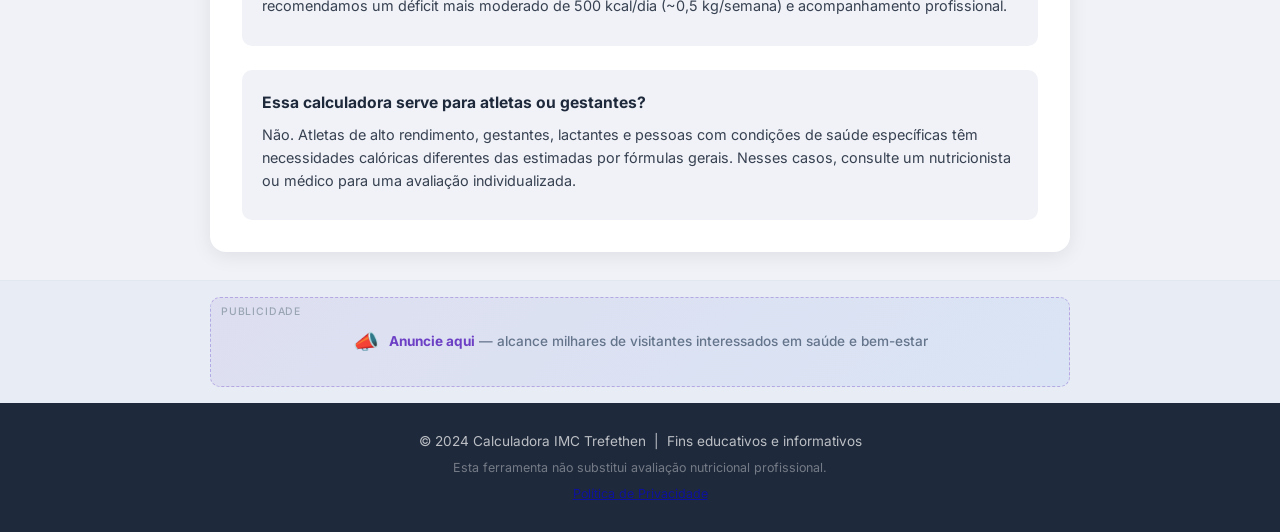
==== commit 71bedfef: "Adiciona autenticação com Firebase (cadastro e login por email/senha) Cria página conta.html com for" ====
--- a/calorias.html
+++ b/calorias.html
@@ -42,6 +42,7 @@
       <nav class="site-nav">
         <a href="index.html">Calculadora de IMC</a>
         <a href="calorias.html" class="nav-ativo">Calculadora de Calorias</a>
+        <a href="conta.html">Minha Conta</a>
       </nav>
       <h1>Calculadora de Calorias Diárias</h1>
       <div class="header-badge">Fórmula Mifflin-St Jeor</div>
